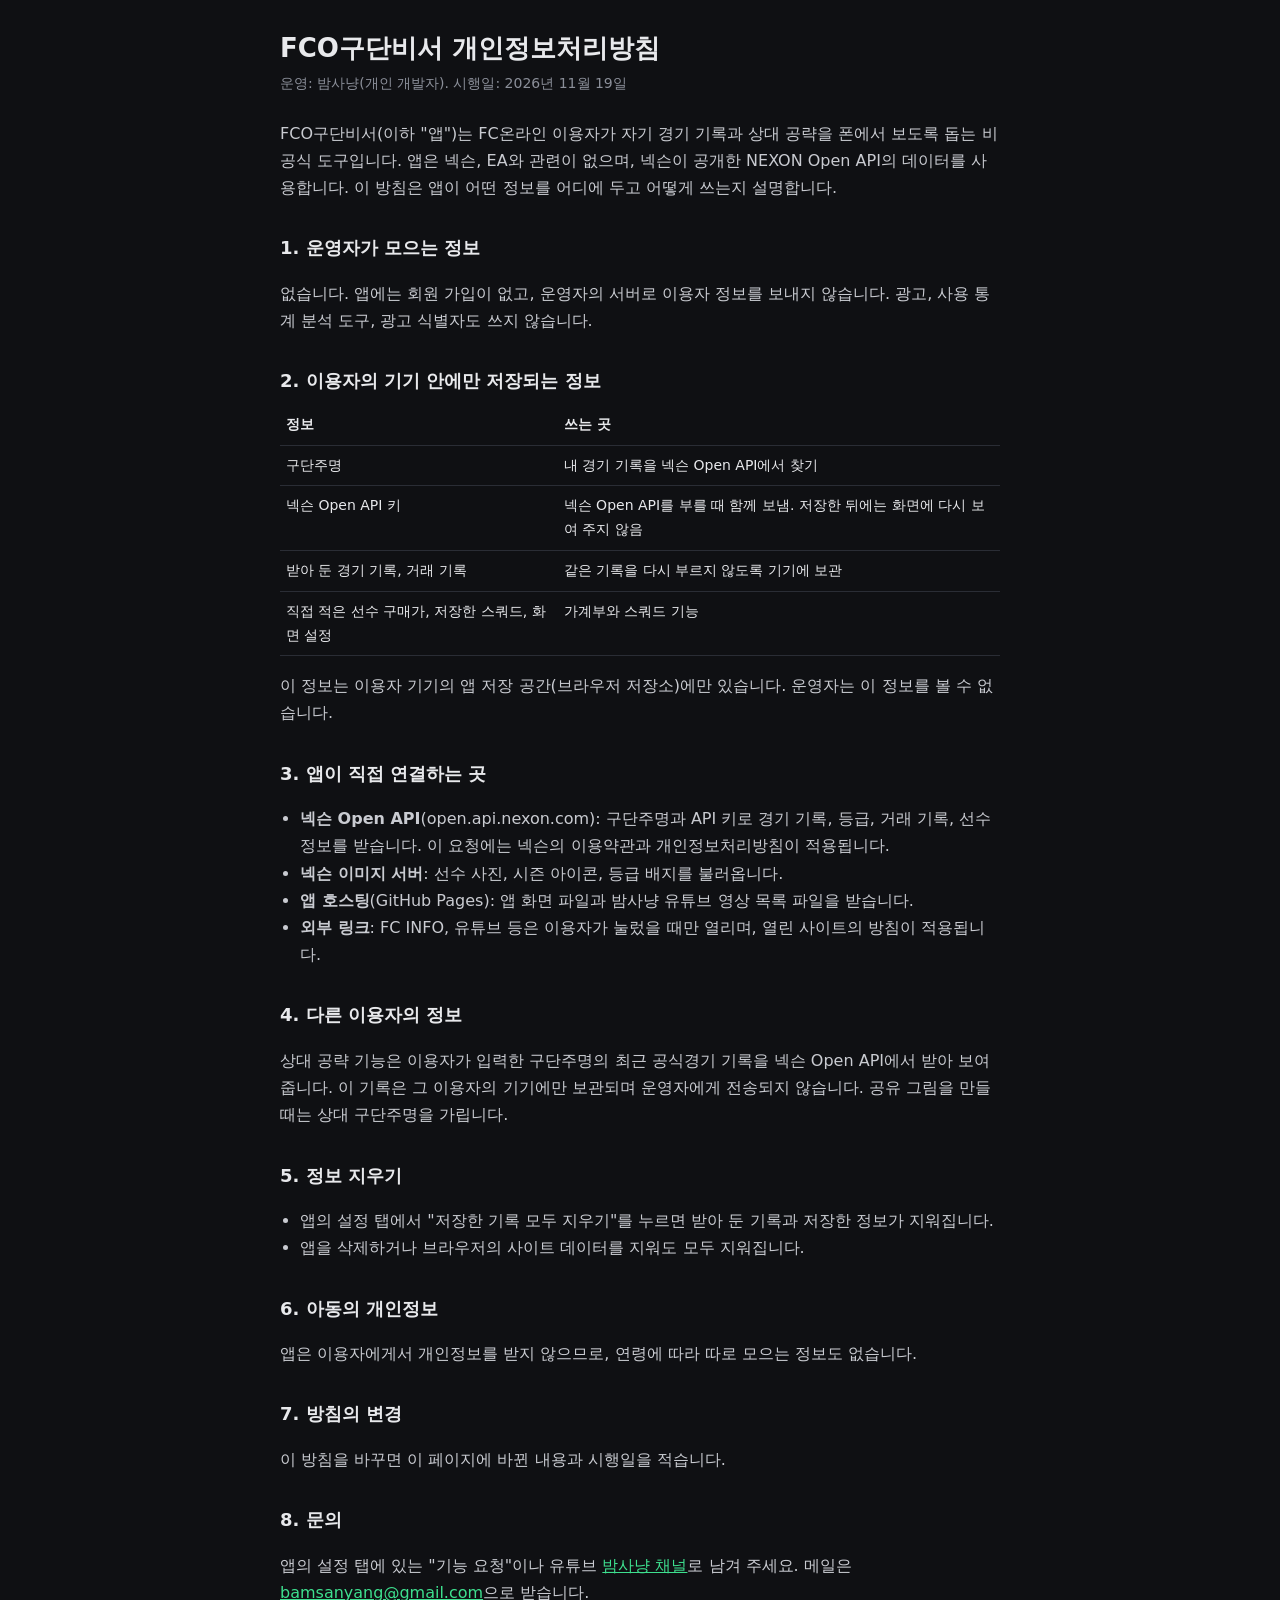
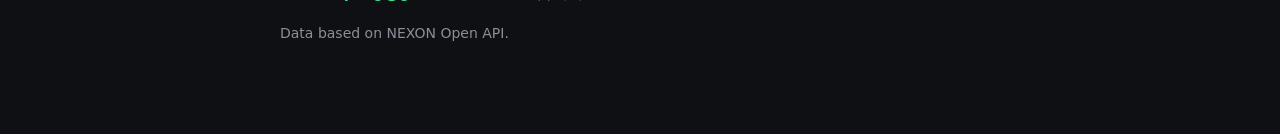
==== privacy.html @ 3260d21e "FCO구단비서 0.2.16" ====
<!DOCTYPE html>
<html lang="ko">
<head>
<meta charset="utf-8">
<meta name="viewport" content="width=device-width, initial-scale=1">
<title>FCO구단비서 개인정보처리방침</title>
<style>
  :root { color-scheme: dark; }
  body { margin: 0; background: #0f1013; color: #e8e9ec; font: 16px/1.7 system-ui, -apple-system, "Apple SD Gothic Neo", "Noto Sans KR", sans-serif; }
  main { max-width: 720px; margin: 0 auto; padding: 32px 20px 64px; }
  h1 { font-size: 26px; line-height: 1.3; margin: 0 0 6px; }
  h2 { font-size: 18px; margin: 32px 0 8px; }
  p, li { color: #c9cbd1; }
  .meta { color: #8b8f99; font-size: 14px; margin: 0 0 24px; }
  a { color: #3ee08f; }
  ul { padding-left: 20px; }
  table { width: 100%; border-collapse: collapse; font-size: 14px; }
  th, td { text-align: left; vertical-align: top; padding: 8px 6px; border-bottom: 1px solid #2a2d35; }
  th { color: #e8e9ec; font-weight: 600; }
</style>
</head>
<body>
<main>
<h1>FCO구단비서 개인정보처리방침</h1>
<p class="meta">운영: 밤사냥(개인 개발자). 시행일: 2026년 11월 19일</p>

<p>FCO구단비서(이하 "앱")는 FC온라인 이용자가 자기 경기 기록과 상대 공략을 폰에서 보도록 돕는 비공식 도구입니다. 앱은 넥슨, EA와 관련이 없으며, 넥슨이 공개한 NEXON Open API의 데이터를 사용합니다. 이 방침은 앱이 어떤 정보를 어디에 두고 어떻게 쓰는지 설명합니다.</p>

<h2>1. 운영자가 모으는 정보</h2>
<p>없습니다. 앱에는 회원 가입이 없고, 운영자의 서버로 이용자 정보를 보내지 않습니다. 광고, 사용 통계 분석 도구, 광고 식별자도 쓰지 않습니다.</p>

<h2>2. 이용자의 기기 안에만 저장되는 정보</h2>
<table>
<tr><th>정보</th><th>쓰는 곳</th></tr>
<tr><td>구단주명</td><td>내 경기 기록을 넥슨 Open API에서 찾기</td></tr>
<tr><td>넥슨 Open API 키</td><td>넥슨 Open API를 부를 때 함께 보냄. 저장한 뒤에는 화면에 다시 보여 주지 않음</td></tr>
<tr><td>받아 둔 경기 기록, 거래 기록</td><td>같은 기록을 다시 부르지 않도록 기기에 보관</td></tr>
<tr><td>직접 적은 선수 구매가, 저장한 스쿼드, 화면 설정</td><td>가계부와 스쿼드 기능</td></tr>
</table>
<p>이 정보는 이용자 기기의 앱 저장 공간(브라우저 저장소)에만 있습니다. 운영자는 이 정보를 볼 수 없습니다.</p>

<h2>3. 앱이 직접 연결하는 곳</h2>
<ul>
<li><b>넥슨 Open API</b>(open.api.nexon.com): 구단주명과 API 키로 경기 기록, 등급, 거래 기록, 선수 정보를 받습니다. 이 요청에는 넥슨의 이용약관과 개인정보처리방침이 적용됩니다.</li>
<li><b>넥슨 이미지 서버</b>: 선수 사진, 시즌 아이콘, 등급 배지를 불러옵니다.</li>
<li><b>앱 호스팅</b>(GitHub Pages): 앱 화면 파일과 밤사냥 유튜브 영상 목록 파일을 받습니다.</li>
<li><b>외부 링크</b>: FC INFO, 유튜브 등은 이용자가 눌렀을 때만 열리며, 열린 사이트의 방침이 적용됩니다.</li>
</ul>

<h2>4. 다른 이용자의 정보</h2>
<p>상대 공략 기능은 이용자가 입력한 구단주명의 최근 공식경기 기록을 넥슨 Open API에서 받아 보여 줍니다. 이 기록은 그 이용자의 기기에만 보관되며 운영자에게 전송되지 않습니다. 공유 그림을 만들 때는 상대 구단주명을 가립니다.</p>

<h2>5. 정보 지우기</h2>
<ul>
<li>앱의 설정 탭에서 "저장한 기록 모두 지우기"를 누르면 받아 둔 기록과 저장한 정보가 지워집니다.</li>
<li>앱을 삭제하거나 브라우저의 사이트 데이터를 지워도 모두 지워집니다.</li>
</ul>

<h2>6. 아동의 개인정보</h2>
<p>앱은 이용자에게서 개인정보를 받지 않으므로, 연령에 따라 따로 모으는 정보도 없습니다.</p>

<h2>7. 방침의 변경</h2>
<p>이 방침을 바꾸면 이 페이지에 바뀐 내용과 시행일을 적습니다.</p>

<h2>8. 문의</h2>
<p>앱의 설정 탭에 있는 "기능 요청"이나 유튜브 <a href="https://www.youtube.com/@bamsanyang">밤사냥 채널</a>로 남겨 주세요. 메일은 <a href="mailto:bamsanyang@gmail.com">bamsanyang@gmail.com</a>으로 받습니다.</p>

<p class="meta">Data based on NEXON Open API.</p>
</main>
</body>
</html>
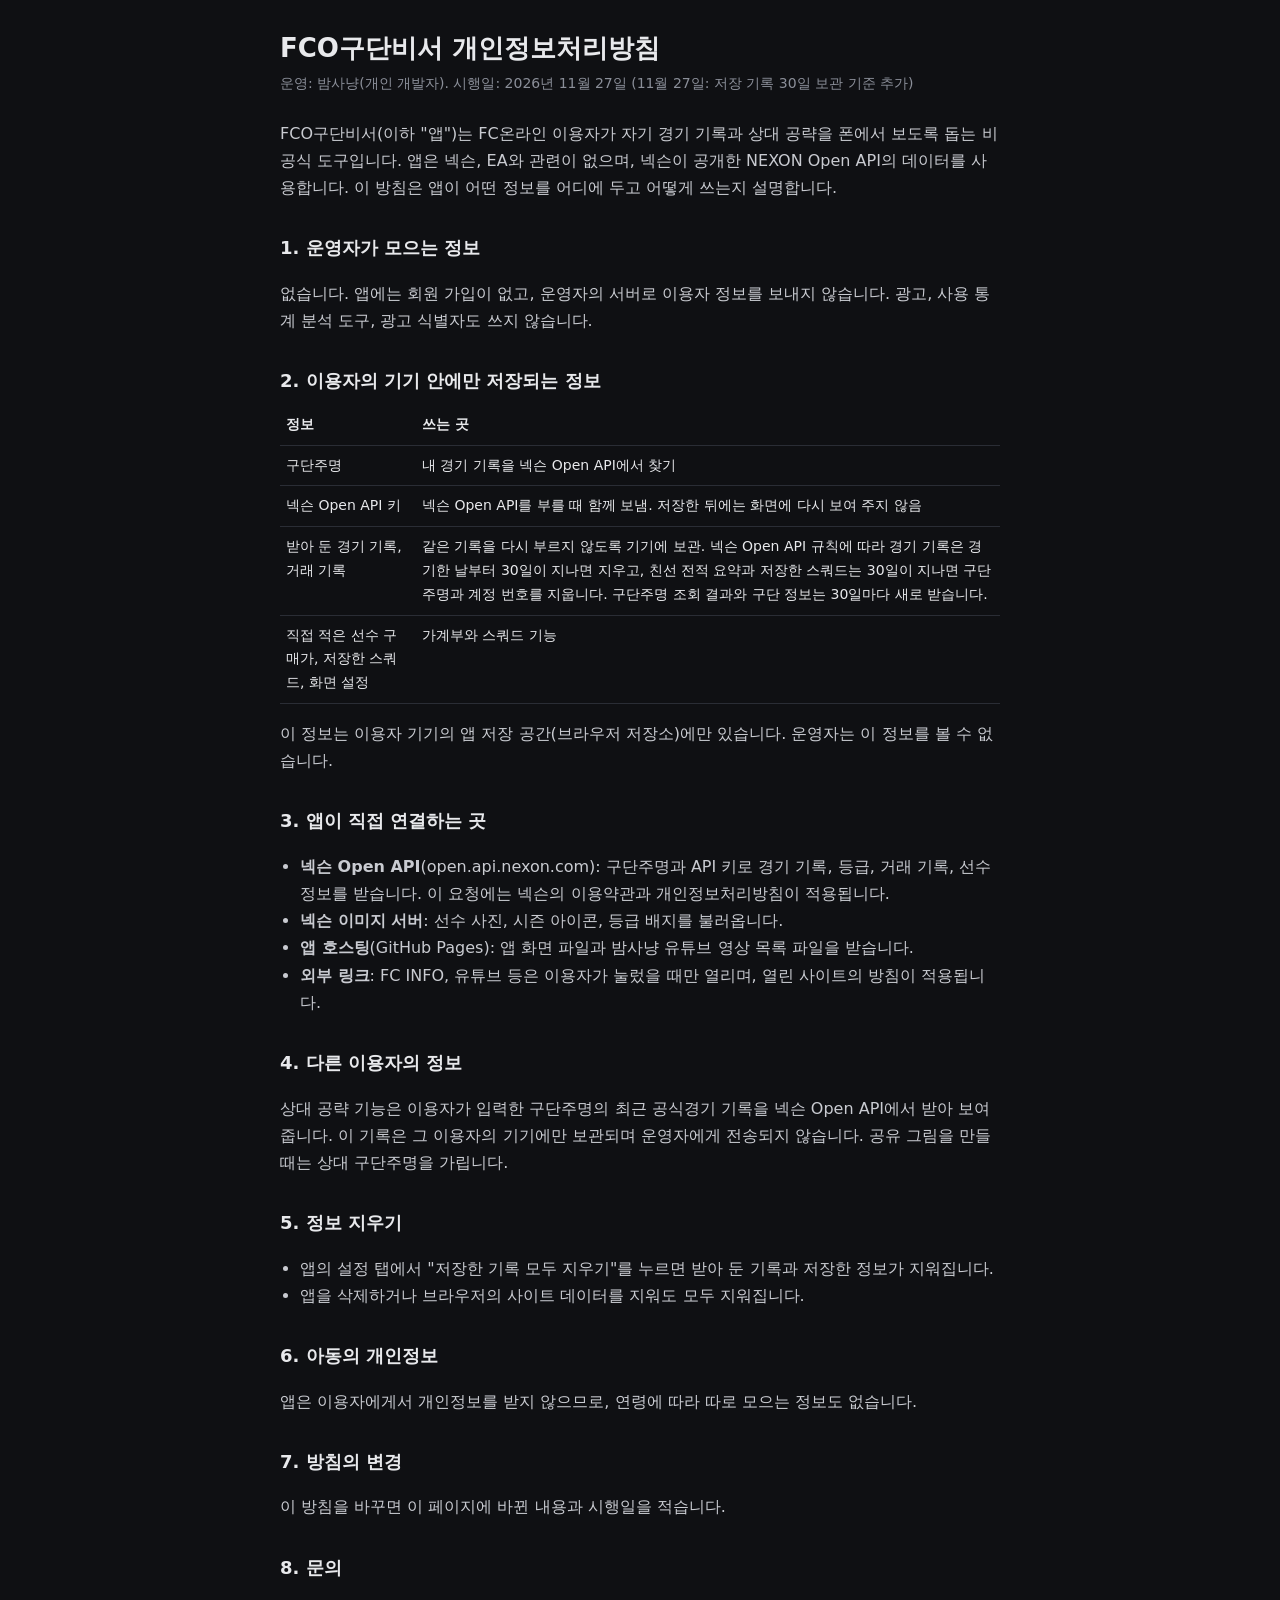
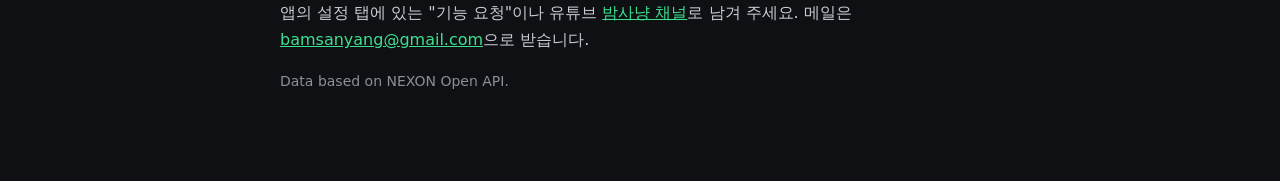
==== commit 750de40d: "FCO구단비서 0.2.17" ====
--- a/privacy.html
+++ b/privacy.html
@@ -22,7 +22,7 @@
 <body>
 <main>
 <h1>FCO구단비서 개인정보처리방침</h1>
-<p class="meta">운영: 밤사냥(개인 개발자). 시행일: 2026년 11월 19일</p>
+<p class="meta">운영: 밤사냥(개인 개발자). 시행일: 2026년 11월 27일 (11월 27일: 저장 기록 30일 보관 기준 추가)</p>
 
 <p>FCO구단비서(이하 "앱")는 FC온라인 이용자가 자기 경기 기록과 상대 공략을 폰에서 보도록 돕는 비공식 도구입니다. 앱은 넥슨, EA와 관련이 없으며, 넥슨이 공개한 NEXON Open API의 데이터를 사용합니다. 이 방침은 앱이 어떤 정보를 어디에 두고 어떻게 쓰는지 설명합니다.</p>
 
@@ -34,7 +34,7 @@
 <tr><th>정보</th><th>쓰는 곳</th></tr>
 <tr><td>구단주명</td><td>내 경기 기록을 넥슨 Open API에서 찾기</td></tr>
 <tr><td>넥슨 Open API 키</td><td>넥슨 Open API를 부를 때 함께 보냄. 저장한 뒤에는 화면에 다시 보여 주지 않음</td></tr>
-<tr><td>받아 둔 경기 기록, 거래 기록</td><td>같은 기록을 다시 부르지 않도록 기기에 보관</td></tr>
+<tr><td>받아 둔 경기 기록, 거래 기록</td><td>같은 기록을 다시 부르지 않도록 기기에 보관. 넥슨 Open API 규칙에 따라 경기 기록은 경기한 날부터 30일이 지나면 지우고, 친선 전적 요약과 저장한 스쿼드는 30일이 지나면 구단주명과 계정 번호를 지웁니다. 구단주명 조회 결과와 구단 정보는 30일마다 새로 받습니다.</td></tr>
 <tr><td>직접 적은 선수 구매가, 저장한 스쿼드, 화면 설정</td><td>가계부와 스쿼드 기능</td></tr>
 </table>
 <p>이 정보는 이용자 기기의 앱 저장 공간(브라우저 저장소)에만 있습니다. 운영자는 이 정보를 볼 수 없습니다.</p>
